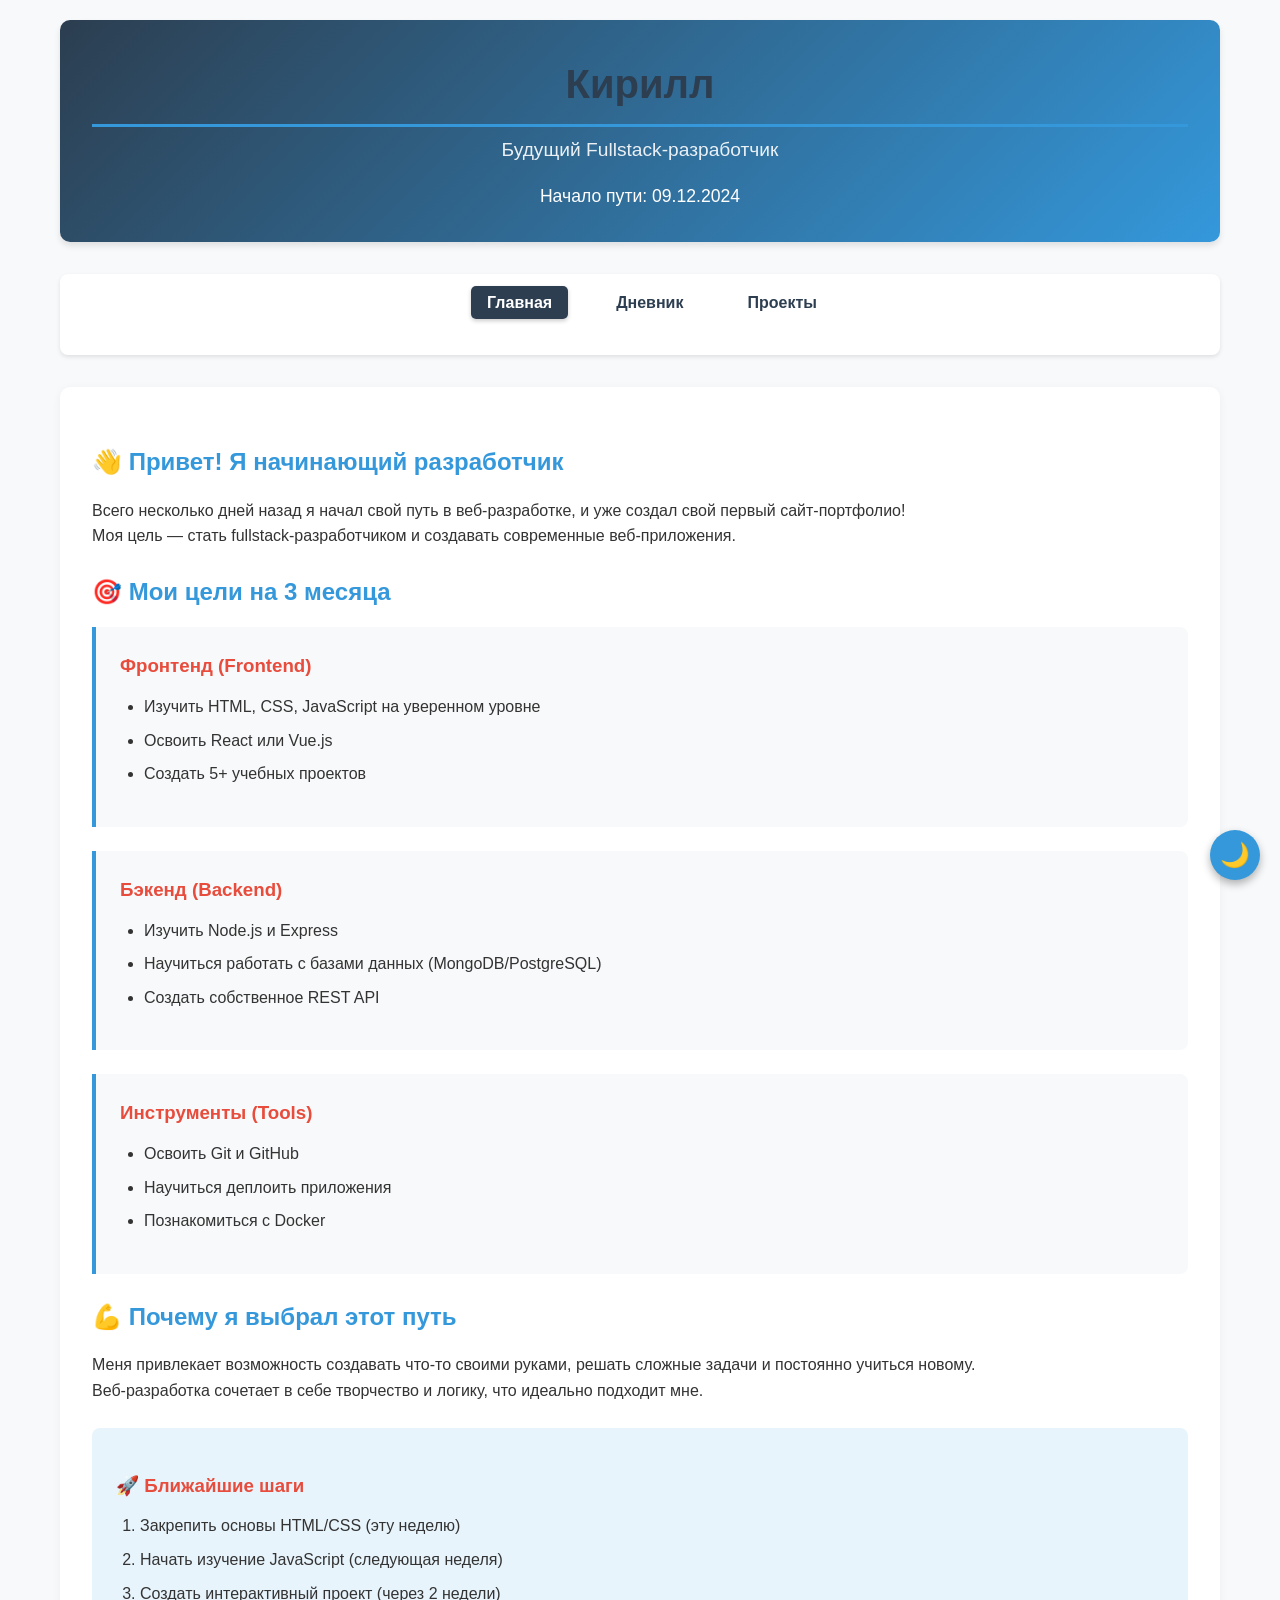
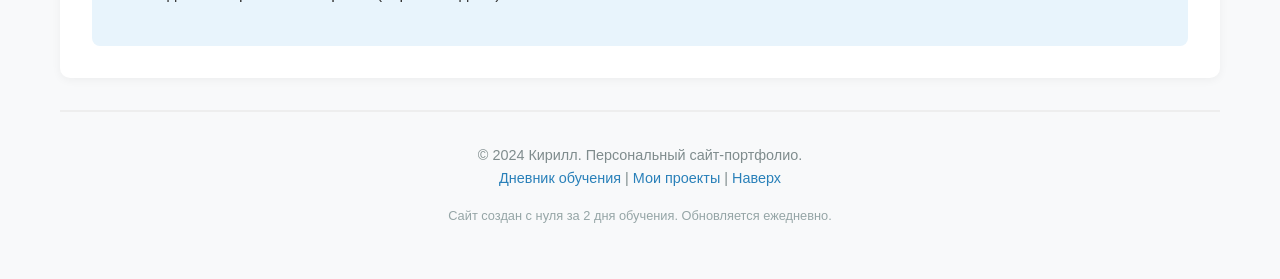
==== index.html @ eb72606e "Мой первый сайт: HTML, CSS, JavaScript" ====
<!DOCTYPE html>
<html lang="ru">
<head>
    <meta charset="UTF-8">
    <meta name="viewport" content="width=device-width, initial-scale=1.0">
    <title>Кирилл - Будущий Fullstack-разработчик</title>
    <link rel="stylesheet" href="style.css">
    <link rel="icon" href="data:image/svg+xml,<svg xmlns=%22http://www.w3.org/2000/svg%22 viewBox=%220 0 100 100%22><text y=%22.9em%22 font-size=%2290%22>👋</text></svg>">
</head>
<body>
    <!-- Шапка сайта -->
    <header class="site-header">
        <h1 class="site-title">Кирилл</h1>
        <p class="site-subtitle">Будущий Fullstack-разработчик</p>
        <p style="margin-top: 1rem; font-size: 1.1rem;">Начало пути: 09.12.2024</p>
    </header>

    <!-- Навигационное меню -->
    <nav class="main-nav">
        <ul class="nav-list">
            <li><a href="index.html" class="active">Главная</a></li>
            <li><a href="diary.html">Дневник</a></li>
            <li><a href="projects.html">Проекты</a></li>
        </ul>
    </nav>

    <!-- Основное содержание -->
    <main class="main-content">
        <section>
            <h2>👋 Привет! Я начинающий разработчик</h2>
            <p>Всего несколько дней назад я начал свой путь в веб-разработке, и уже создал свой первый сайт-портфолио!</p>
            <p>Моя цель — стать fullstack-разработчиком и создавать современные веб-приложения.</p>
        </section>

        <section>
            <h2>🎯 Мои цели на 3 месяца</h2>
            <div class="project-card">
                <h3>Фронтенд (Frontend)</h3>
                <ul>
                    <li>Изучить HTML, CSS, JavaScript на уверенном уровне</li>
                    <li>Освоить React или Vue.js</li>
                    <li>Создать 5+ учебных проектов</li>
                </ul>
            </div>
            
            <div class="project-card">
                <h3>Бэкенд (Backend)</h3>
                <ul>
                    <li>Изучить Node.js и Express</li>
                    <li>Научиться работать с базами данных (MongoDB/PostgreSQL)</li>
                    <li>Создать собственное REST API</li>
                </ul>
            </div>
            
            <div class="project-card">
                <h3>Инструменты (Tools)</h3>
                <ul>
                    <li>Освоить Git и GitHub</li>
                    <li>Научиться деплоить приложения</li>
                    <li>Познакомиться с Docker</li>
                </ul>
            </div>
        </section>

        <section>
            <h2>💪 Почему я выбрал этот путь</h2>
            <p>Меня привлекает возможность создавать что-то своими руками, решать сложные задачи и постоянно учиться новому.</p>
            <p>Веб-разработка сочетает в себе творчество и логику, что идеально подходит мне.</p>
            
            <div style="background: #e8f4fc; padding: 1.5rem; border-radius: 8px; margin-top: 1.5rem;">
                <h3>🚀 Ближайшие шаги</h3>
                <ol>
                    <li>Закрепить основы HTML/CSS (эту неделю)</li>
                    <li>Начать изучение JavaScript (следующая неделя)</li>
                    <li>Создать интерактивный проект (через 2 недели)</li>
                </ol>
            </div>
        </section>
    </main>

    <!-- Подвал сайта -->
    <footer class="site-footer">
        <p>© 2024 Кирилл. Персональный сайт-портфолио.</p>
        <p>
            <a href="diary.html">Дневник обучения</a> | 
            <a href="projects.html">Мои проекты</a> | 
            <a href="#top">Наверх</a>
        </p>
        <p style="margin-top: 1rem; font-size: 0.8rem; color: #95a5a6;">
            Сайт создан с нуля за 2 дня обучения. Обновляется ежедневно.
        </p>
    </footer>
     <!-- ПОДКЛЮЧЕНИЕ JAVASCRIPT -->
    <script src="script.js"></script>
</body>
</html>
---- style.css ----
/* ===== ОБЩИЕ СТИЛИ ===== */
* {
    margin: 0;
    padding: 0;
    box-sizing: border-box;
}

body {
    font-family: 'Segoe UI', Tahoma, Geneva, Verdana, sans-serif;
    line-height: 1.6;
    color: #333;
    background-color: #f8f9fa;
    max-width: 1200px;
    margin: 0 auto;
    padding: 20px;
}

/* ===== ШАПКА САЙТА ===== */
.site-header {
    background: linear-gradient(135deg, #2c3e50, #3498db);
    color: white;
    padding: 2rem;
    border-radius: 10px;
    margin-bottom: 2rem;
    text-align: center;
    box-shadow: 0 4px 6px rgba(0,0,0,0.1);
}

.site-title {
    font-size: 2.5rem;
    margin-bottom: 0.5rem;
}

.site-subtitle {
    font-size: 1.2rem;
    opacity: 0.9;
}

/* ===== НАВИГАЦИОННОЕ МЕНЮ ===== */
.main-nav {
    background: white;
    border-radius: 8px;
    padding: 1rem;
    margin-bottom: 2rem;
    box-shadow: 0 2px 4px rgba(0,0,0,0.1);
}

.nav-list {
    display: flex;
    list-style: none;
    justify-content: center;    
    gap: 2rem;
    flex-wrap: wrap;
}

.nav-list a {
    text-decoration: none;
    color: #2c3e50;
    font-weight: 600;
    padding: 0.5rem 1rem;
    border-radius: 5px;
    transition: all 0.3s ease;
}

.nav-list a:hover {
    background-color: #3498db;
    color: white;
    transform: translateY(-2px);
}

/* ===== ОСНОВНОЙ КОНТЕНТ ===== */
.main-content {
    background: white;
    padding: 2rem;
    border-radius: 10px;
    box-shadow: 0 2px 10px rgba(0,0,0,0.05);
    margin-bottom: 2rem;
}

/* ===== ЗАГОЛОВКИ ===== */
h1 {
    color: #2c3e50;
    margin-bottom: 1.5rem;
    padding-bottom: 0.5rem;
    border-bottom: 3px solid #3498db;
}

h2 {
    color: #3498db;
    margin: 1.5rem 0 1rem 0;
}

h3 {
    color: #e74c3c;
    margin: 1.2rem 0 0.8rem 0;
}

/* ===== СПИСКИ ===== */
ul, ol {
    margin-left: 1.5rem;
    margin-bottom: 1rem;
}

li {
    margin-bottom: 0.5rem;
}

/* ===== ССЫЛКИ ===== */
a {
    color: #2980b9;
    text-decoration: none;
    transition: color 0.3s;
}

a:hover {
    color: #e74c3c;
    text-decoration: underline;
}

/* ===== ТАБЛИЦЫ ===== */
table {
    width: 100%;
    border-collapse: collapse;
    margin: 1.5rem 0;
    box-shadow: 0 2px 5px rgba(0,0,0,0.1);
}

th, td {
    padding: 12px 15px;
    text-align: left;
    border-bottom: 1px solid #ddd;
}

th {
    background-color: #3498db;
    color: white;
    font-weight: 600;
}

tr:hover {
    background-color: #f5f5f5;
}

/* ===== КАРТОЧКИ ПРОЕКТОВ ===== */
.project-card {
    background: #f8f9fa;
    border-left: 4px solid #3498db;
    padding: 1.5rem;
    margin-bottom: 1.5rem;
    border-radius: 0 8px 8px 0;
}

.project-card h3 {
    margin-top: 0;
}

/* ===== ИЗОБРАЖЕНИЯ ===== */
img {
    max-width: 100%;
    height: auto;
    border-radius: 8px;
    margin: 1rem 0;
    box-shadow: 0 3px 6px rgba(0,0,0,0.1);
}

/* ===== ПОДВАЛ ===== */
.site-footer {
    text-align: center;
    padding: 2rem;
    margin-top: 2rem;
    border-top: 2px solid #eee;
    color: #7f8c8d;
    font-size: 0.9rem;
}
/* ===== АКТИВНАЯ ССЫЛКА В МЕНЮ ===== */
.nav-list a.active {
    background-color: #2c3e50;
    color: white;
    box-shadow: 0 2px 4px rgba(0,0,0,0.2);
}

.nav-list a.active:hover {
    background-color: #2c3e50;
    transform: none;
}
/* ===== ТЁМНАЯ ТЕМА ===== */
body.dark-theme {
    background-color: #1a1a1a;
    color: #f0f0f0;
}

body.dark-theme .main-content {
    background-color: #2d2d2d;
    color: #f0f0f0;
}

body.dark-theme .site-header {
    background: linear-gradient(135deg, #0d1b2a, #1b3a4b);
}

body.dark-theme .project-item {
    background-color: #2d2d2d;
    color: #f0f0f0;
}

body.dark-theme table {
    background-color: #2d2d2d;
}

body.dark-theme th {
    background-color: #1b3a4b;
}

body.dark-theme .nav-list a {
    color: #f0f0f0;
}

body.dark-theme .nav-list a:hover {
    background-color: #1b3a4b;
}

body.dark-theme .project-card {
    background-color: #252525;
}

/* Кнопка переключения темы */
.theme-switcher {
    position: fixed;
    bottom: 20px;
    right: 20px;
    background: #3498db;
    color: white;
    border: none;
    border-radius: 50%;
    width: 50px;
    height: 50px;
    cursor: pointer;
    font-size: 1.5rem;
    box-shadow: 0 4px 8px rgba(0,0,0,0.3);
    transition: all 0.3s ease;
    z-index: 1000;
}

.theme-switcher:hover {
    transform: scale(1.1);
    background: #2980b9;
}
/* ===== ФИЛЬТРЫ ПРОЕКТОВ ===== */
.filter-buttons {
    display: flex;
    gap: 0.5rem;
    flex-wrap: wrap;
}

.filter-btn {
    padding: 0.5rem 1rem;
    background: #ecf0f1;
    border: 2px solid #bdc3c7;
    border-radius: 20px;
    cursor: pointer;
    font-weight: 500;
    transition: all 0.3s ease;
}

.filter-btn:hover {
    background: #d5dbdb;
    transform: translateY(-2px);
}

.filter-btn.active {
    background: #3498db;
    color: white;
    border-color: #2980b9;
}

/* Анимация для фильтрации проектов */
.project-item {
    transition: all 0.3s ease;
}
/* ===== АДАПТИВНОСТЬ ===== */
@media (max-width: 768px) {
    body {
        padding: 10px;
    }
    
    .site-title {
        font-size: 2rem;
    }
    
    .nav-list {
        flex-direction: column;
        gap: 0.5rem;
        align-items: center;
    }
    
    .nav-list a {
        display: block;
        width: 200px;
        text-align: center;
    }
    
    .main-content {
        padding: 1rem;
    }
}
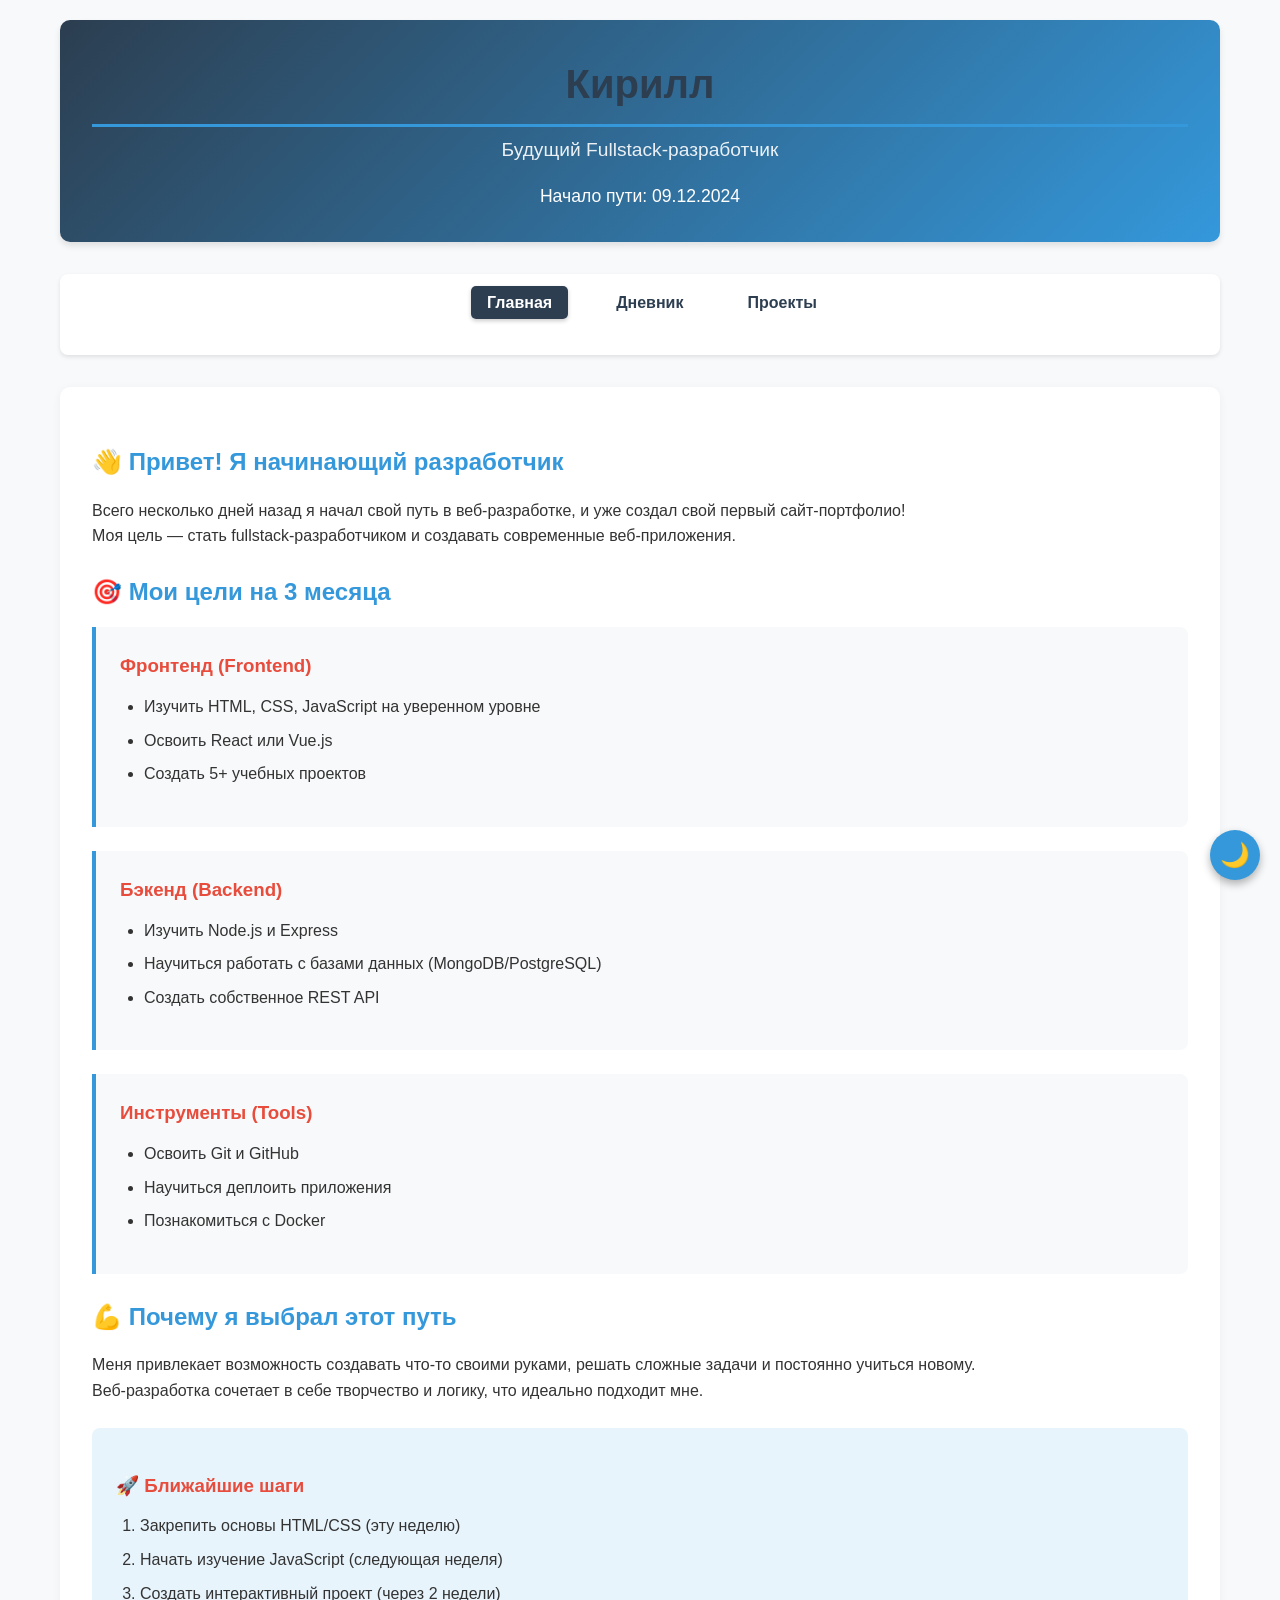
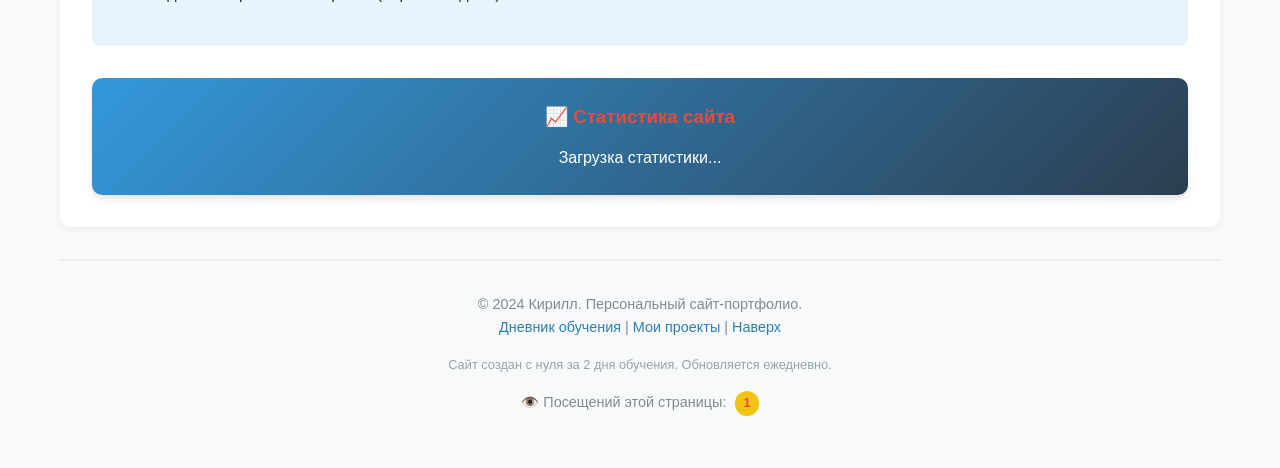
==== commit 57313bc8: "Добавили счетчики посещений на все страницы" ====
--- a/index.html
+++ b/index.html
@@ -76,6 +76,21 @@
                 </ol>
             </div>
         </section>
+       <section style="margin-top: 2rem;">
+         <div class="visit-stats-widget" style="
+           background: linear-gradient(135deg, #3498db, #2c3e50);
+           color: white;
+           padding: 1.5rem;
+           border-radius: 10px;
+           text-align: center;
+           box-shadow: 0 4px 6px rgba(0,0,0,0.1);
+         ">
+            <h3 style="margin-top: 0;">📈 Статистика сайта</h3>
+            <div id="stats-content">
+            Загрузка статистики...
+            </div>
+         </div>
+       </section>
     </main>
 
     <!-- Подвал сайта -->
@@ -89,6 +104,9 @@
         <p style="margin-top: 1rem; font-size: 0.8rem; color: #95a5a6;">
             Сайт создан с нуля за 2 дня обучения. Обновляется ежедневно.
         </p>
+        <p style="margin-top: 1rem; font-size: 0.9rem; color: #7f8c8d;">
+        👁️ Посещений этой страницы: <span class="visit-counter">0</span>
+        </p>
     </footer>
      <!-- ПОДКЛЮЧЕНИЕ JAVASCRIPT -->
     <script src="script.js"></script>
--- a/style.css
+++ b/style.css
@@ -277,6 +277,44 @@
 .project-item {
     transition: all 0.3s ease;
 }
+/* ===== СТИЛИ ДЛЯ СЧЁТЧИКОВ ПОСЕЩЕНИЙ ===== */
+.visit-counter {
+    display: inline-block;
+    background: #f1c40f;
+    color: #2c3e50;
+    padding: 2px 8px;
+    border-radius: 12px;
+    font-weight: bold;
+    font-size: 0.9em;
+    margin-left: 5px;
+    animation: pulse 2s infinite;
+}
+
+@keyframes pulse {
+    0% { transform: scale(1); }
+    50% { transform: scale(1.05); }
+    100% { transform: scale(1); }
+}
+
+/* Для тёмной темы */
+body.dark-theme .visit-counter {
+    background: #f39c12;
+    color: #ecf0f1;
+}
+
+/* Автоматический счётчик */
+.auto-visit-counter {
+    animation: fadeIn 0.5s ease-out;
+}
+
+/* Стили для виджета статистики */
+.visit-stats-widget {
+    transition: transform 0.3s ease;
+}
+
+.visit-stats-widget:hover {
+    transform: translateY(-5px);
+}
 /* ===== АДАПТИВНОСТЬ ===== */
 @media (max-width: 768px) {
     body {
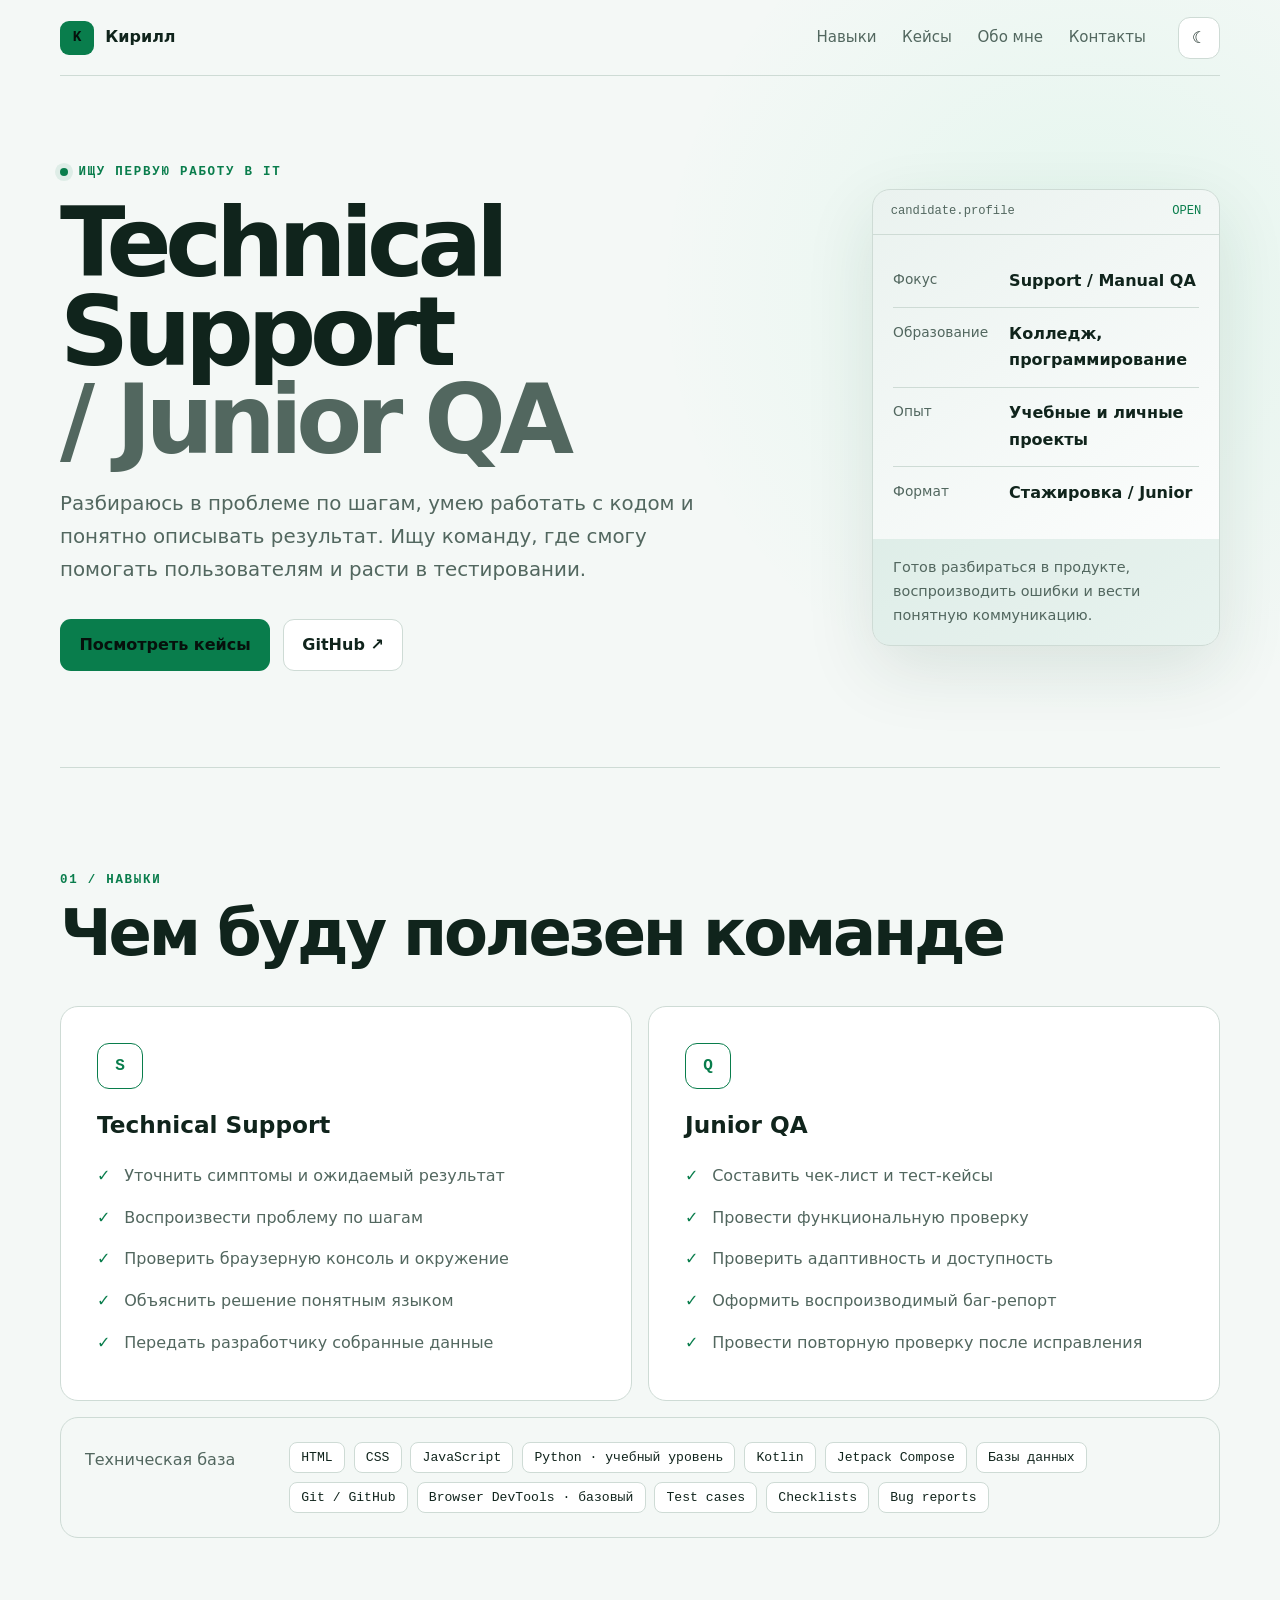
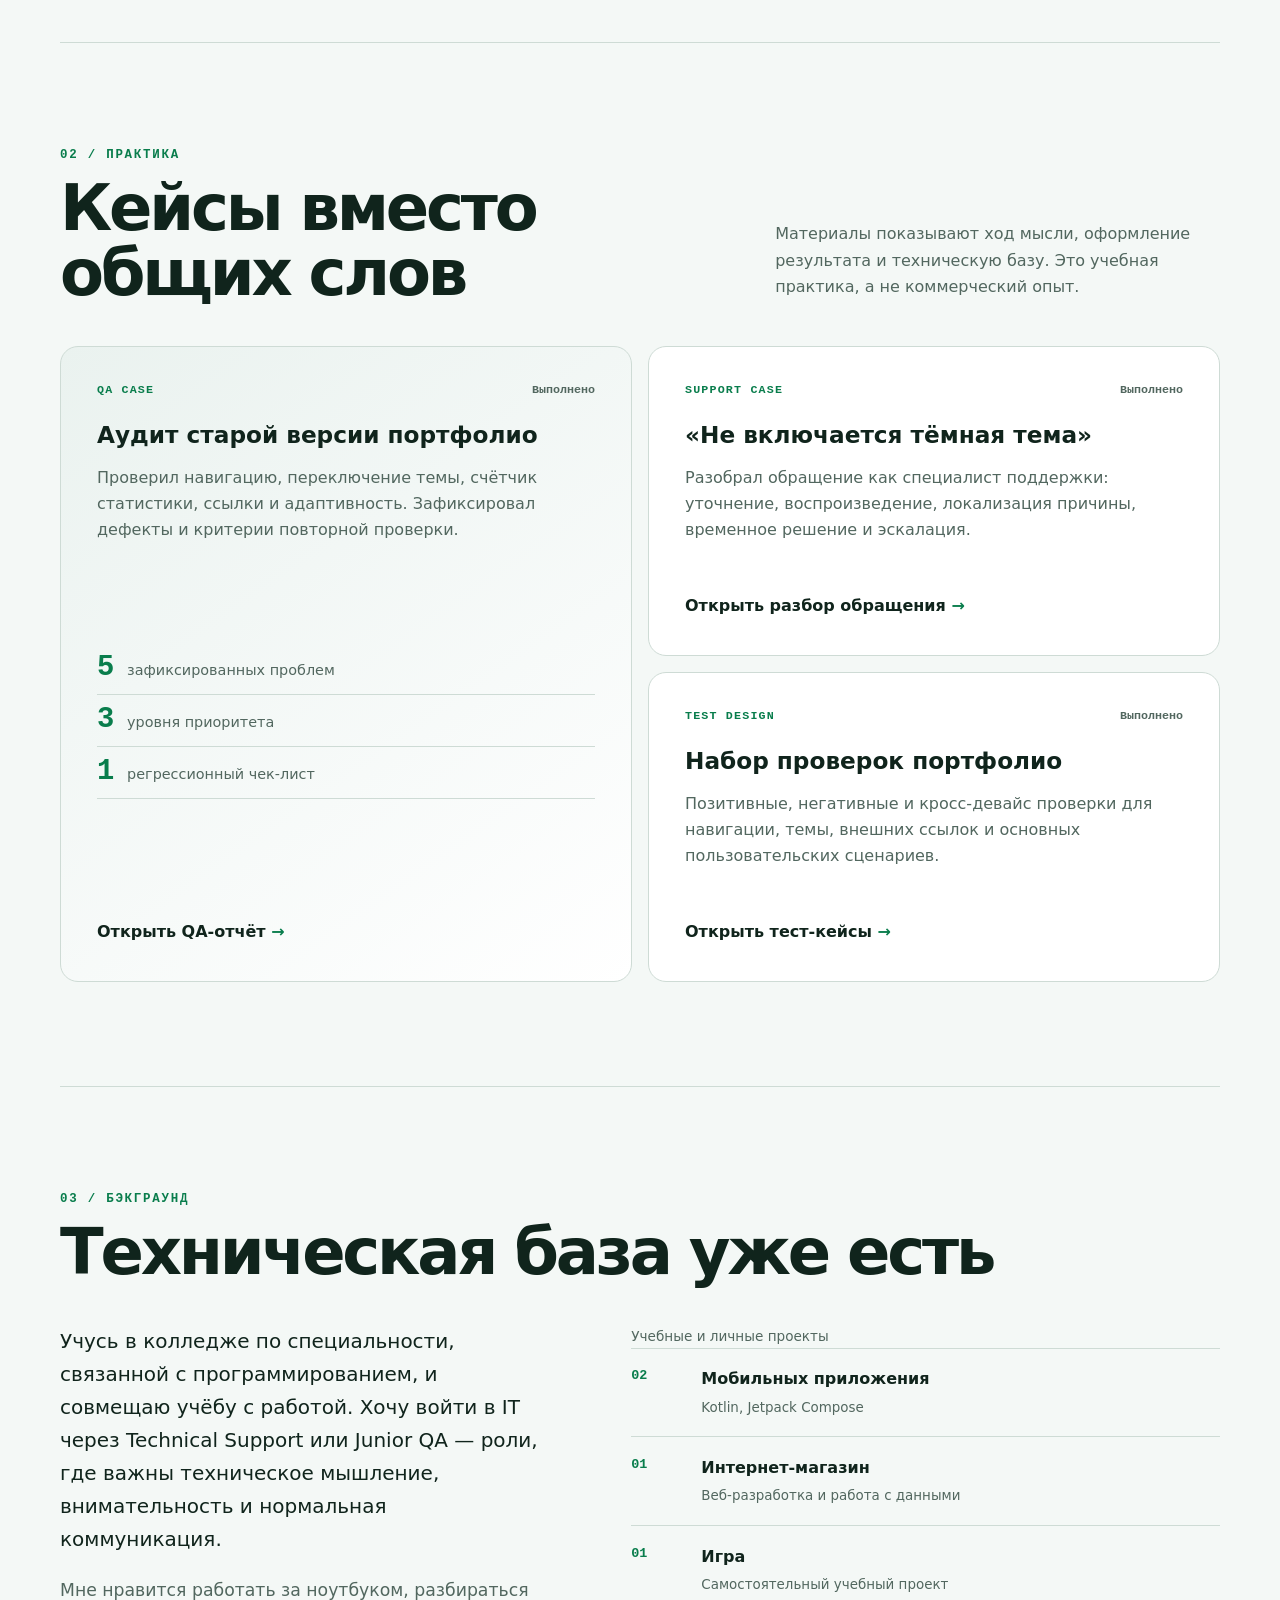
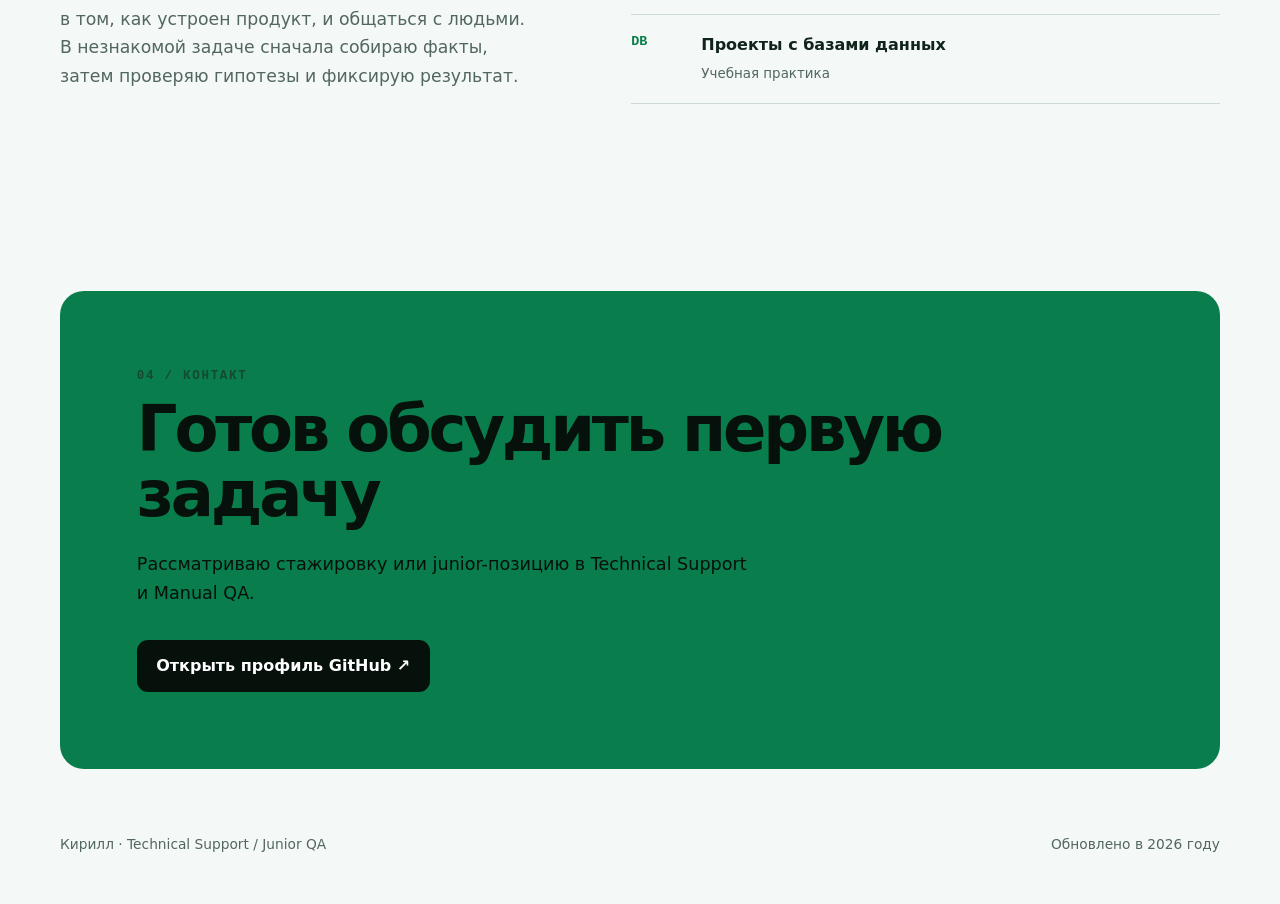
==== commit 31b25aea: "Redesign portfolio for Technical Support and Junior QA" ====
--- a/index.html
+++ b/index.html
@@ -1,114 +1,176 @@
-<!DOCTYPE html>
-<html lang="ru">
+<!doctype html>
+<html lang="ru" data-theme="dark">
 <head>
-    <meta charset="UTF-8">
-    <meta name="viewport" content="width=device-width, initial-scale=1.0">
-    <title>Кирилл - Будущий Fullstack-разработчик</title>
-    <link rel="stylesheet" href="style.css">
-    <link rel="icon" href="data:image/svg+xml,<svg xmlns=%22http://www.w3.org/2000/svg%22 viewBox=%220 0 100 100%22><text y=%22.9em%22 font-size=%2290%22>👋</text></svg>">
+  <meta charset="utf-8">
+  <meta name="viewport" content="width=device-width, initial-scale=1">
+  <meta name="description" content="Портфолио Кирилла — кандидата на первую позицию Technical Support или Junior QA. Учебные кейсы, навыки и проекты.">
+  <meta name="color-scheme" content="dark light">
+  <title>Кирилл — Technical Support / Junior QA</title>
+  <link rel="icon" href="favicon.svg" type="image/svg+xml">
+  <link rel="stylesheet" href="style.css">
+  <script src="script.js" defer></script>
 </head>
 <body>
-    <!-- Шапка сайта -->
-    <header class="site-header">
-        <h1 class="site-title">Кирилл</h1>
-        <p class="site-subtitle">Будущий Fullstack-разработчик</p>
-        <p style="margin-top: 1rem; font-size: 1.1rem;">Начало пути: 09.12.2024</p>
-    </header>
+  <a class="skip-link" href="#main">Перейти к содержимому</a>
 
-    <!-- Навигационное меню -->
-    <nav class="main-nav">
-        <ul class="nav-list">
-            <li><a href="index.html" class="active">Главная</a></li>
-            <li><a href="diary.html">Дневник</a></li>
-            <li><a href="projects.html">Проекты</a></li>
+  <header class="topbar">
+    <a class="brand" href="#top" aria-label="Кирилл — на главную">
+      <span class="brand-mark" aria-hidden="true">K</span>
+      <span>Кирилл</span>
+    </a>
+    <nav class="nav" aria-label="Основная навигация">
+      <a href="#skills">Навыки</a>
+      <a href="#cases">Кейсы</a>
+      <a href="#background">Обо мне</a>
+      <a href="#contact">Контакты</a>
+    </nav>
+    <button class="theme-toggle" type="button" aria-label="Включить светлую тему" title="Сменить тему">
+      <span aria-hidden="true">☀</span>
+    </button>
+  </header>
+
+  <main id="main">
+    <section class="hero" id="top" aria-labelledby="hero-title">
+      <div class="hero-copy">
+        <p class="eyebrow"><span class="status-dot" aria-hidden="true"></span> Ищу первую работу в IT</p>
+        <h1 id="hero-title">Technical Support<br><span>/ Junior QA</span></h1>
+        <p class="hero-lead">Разбираюсь в проблеме по шагам, умею работать с кодом и понятно описывать результат. Ищу команду, где смогу помогать пользователям и расти в тестировании.</p>
+        <div class="hero-actions">
+          <a class="button button-primary" href="#cases">Посмотреть кейсы</a>
+          <a class="button button-secondary" href="https://github.com/Kirill-factz" target="_blank" rel="noreferrer">GitHub ↗</a>
+        </div>
+      </div>
+
+      <aside class="candidate-card" aria-label="Краткая информация о кандидате">
+        <div class="card-head">
+          <span>candidate.profile</span>
+          <span class="card-state">OPEN</span>
+        </div>
+        <dl class="profile-list">
+          <div><dt>Фокус</dt><dd>Support / Manual QA</dd></div>
+          <div><dt>Образование</dt><dd>Колледж, программирование</dd></div>
+          <div><dt>Опыт</dt><dd>Учебные и личные проекты</dd></div>
+          <div><dt>Формат</dt><dd>Стажировка / Junior</dd></div>
+        </dl>
+        <p class="card-note">Готов разбираться в продукте, воспроизводить ошибки и вести понятную коммуникацию.</p>
+      </aside>
+    </section>
+
+    <section class="section" id="skills" aria-labelledby="skills-title">
+      <div class="section-heading">
+        <p class="section-index">01 / НАВЫКИ</p>
+        <h2 id="skills-title">Чем буду полезен команде</h2>
+      </div>
+
+      <div class="role-grid">
+        <article class="role-card">
+          <div class="role-icon" aria-hidden="true">S</div>
+          <h3>Technical Support</h3>
+          <ul class="check-list">
+            <li>Уточнить симптомы и ожидаемый результат</li>
+            <li>Воспроизвести проблему по шагам</li>
+            <li>Проверить браузерную консоль и окружение</li>
+            <li>Объяснить решение понятным языком</li>
+            <li>Передать разработчику собранные данные</li>
+          </ul>
+        </article>
+
+        <article class="role-card">
+          <div class="role-icon" aria-hidden="true">Q</div>
+          <h3>Junior QA</h3>
+          <ul class="check-list">
+            <li>Составить чек-лист и тест-кейсы</li>
+            <li>Провести функциональную проверку</li>
+            <li>Проверить адаптивность и доступность</li>
+            <li>Оформить воспроизводимый баг-репорт</li>
+            <li>Провести повторную проверку после исправления</li>
+          </ul>
+        </article>
+      </div>
+
+      <div class="toolbox" aria-label="Технические навыки">
+        <p>Техническая база</p>
+        <ul>
+          <li>HTML</li><li>CSS</li><li>JavaScript</li><li>Python · учебный уровень</li>
+          <li>Kotlin</li><li>Jetpack Compose</li><li>Базы данных</li><li>Git / GitHub</li>
+          <li>Browser DevTools · базовый</li><li>Test cases</li><li>Checklists</li><li>Bug reports</li>
         </ul>
-    </nav>
+      </div>
+    </section>
 
-    <!-- Основное содержание -->
-    <main class="main-content">
-        <section>
-            <h2>👋 Привет! Я начинающий разработчик</h2>
-            <p>Всего несколько дней назад я начал свой путь в веб-разработке, и уже создал свой первый сайт-портфолио!</p>
-            <p>Моя цель — стать fullstack-разработчиком и создавать современные веб-приложения.</p>
-        </section>
+    <section class="section" id="cases" aria-labelledby="cases-title">
+      <div class="section-heading split-heading">
+        <div>
+          <p class="section-index">02 / ПРАКТИКА</p>
+          <h2 id="cases-title">Кейсы вместо общих слов</h2>
+        </div>
+        <p>Материалы показывают ход мысли, оформление результата и техническую базу. Это учебная практика, а не коммерческий опыт.</p>
+      </div>
 
-        <section>
-            <h2>🎯 Мои цели на 3 месяца</h2>
-            <div class="project-card">
-                <h3>Фронтенд (Frontend)</h3>
-                <ul>
-                    <li>Изучить HTML, CSS, JavaScript на уверенном уровне</li>
-                    <li>Освоить React или Vue.js</li>
-                    <li>Создать 5+ учебных проектов</li>
-                </ul>
-            </div>
-            
-            <div class="project-card">
-                <h3>Бэкенд (Backend)</h3>
-                <ul>
-                    <li>Изучить Node.js и Express</li>
-                    <li>Научиться работать с базами данных (MongoDB/PostgreSQL)</li>
-                    <li>Создать собственное REST API</li>
-                </ul>
-            </div>
-            
-            <div class="project-card">
-                <h3>Инструменты (Tools)</h3>
-                <ul>
-                    <li>Освоить Git и GitHub</li>
-                    <li>Научиться деплоить приложения</li>
-                    <li>Познакомиться с Docker</li>
-                </ul>
-            </div>
-        </section>
+      <div class="case-grid">
+        <article class="case-card case-featured">
+          <div class="case-meta"><span>QA CASE</span><span>Выполнено</span></div>
+          <h3>Аудит старой версии портфолио</h3>
+          <p>Проверил навигацию, переключение темы, счётчик статистики, ссылки и адаптивность. Зафиксировал дефекты и критерии повторной проверки.</p>
+          <ul class="result-list">
+            <li><strong>5</strong><span>зафиксированных проблем</span></li>
+            <li><strong>3</strong><span>уровня приоритета</span></li>
+            <li><strong>1</strong><span>регрессионный чек-лист</span></li>
+          </ul>
+          <a class="text-link" href="docs/qa-case-study.md">Открыть QA-отчёт <span aria-hidden="true">→</span></a>
+        </article>
 
-        <section>
-            <h2>💪 Почему я выбрал этот путь</h2>
-            <p>Меня привлекает возможность создавать что-то своими руками, решать сложные задачи и постоянно учиться новому.</p>
-            <p>Веб-разработка сочетает в себе творчество и логику, что идеально подходит мне.</p>
-            
-            <div style="background: #e8f4fc; padding: 1.5rem; border-radius: 8px; margin-top: 1.5rem;">
-                <h3>🚀 Ближайшие шаги</h3>
-                <ol>
-                    <li>Закрепить основы HTML/CSS (эту неделю)</li>
-                    <li>Начать изучение JavaScript (следующая неделя)</li>
-                    <li>Создать интерактивный проект (через 2 недели)</li>
-                </ol>
-            </div>
-        </section>
-       <section style="margin-top: 2rem;">
-         <div class="visit-stats-widget" style="
-           background: linear-gradient(135deg, #3498db, #2c3e50);
-           color: white;
-           padding: 1.5rem;
-           border-radius: 10px;
-           text-align: center;
-           box-shadow: 0 4px 6px rgba(0,0,0,0.1);
-         ">
-            <h3 style="margin-top: 0;">📈 Статистика сайта</h3>
-            <div id="stats-content">
-            Загрузка статистики...
-            </div>
-         </div>
-       </section>
-    </main>
+        <article class="case-card">
+          <div class="case-meta"><span>SUPPORT CASE</span><span>Выполнено</span></div>
+          <h3>«Не включается тёмная тема»</h3>
+          <p>Разобрал обращение как специалист поддержки: уточнение, воспроизведение, локализация причины, временное решение и эскалация.</p>
+          <a class="text-link" href="docs/support-case-study.md">Открыть разбор обращения <span aria-hidden="true">→</span></a>
+        </article>
 
-    <!-- Подвал сайта -->
-    <footer class="site-footer">
-        <p>© 2024 Кирилл. Персональный сайт-портфолио.</p>
-        <p>
-            <a href="diary.html">Дневник обучения</a> | 
-            <a href="projects.html">Мои проекты</a> | 
-            <a href="#top">Наверх</a>
-        </p>
-        <p style="margin-top: 1rem; font-size: 0.8rem; color: #95a5a6;">
-            Сайт создан с нуля за 2 дня обучения. Обновляется ежедневно.
-        </p>
-        <p style="margin-top: 1rem; font-size: 0.9rem; color: #7f8c8d;">
-        👁️ Посещений этой страницы: <span class="visit-counter">0</span>
-        </p>
-    </footer>
-     <!-- ПОДКЛЮЧЕНИЕ JAVASCRIPT -->
-    <script src="script.js"></script>
+        <article class="case-card">
+          <div class="case-meta"><span>TEST DESIGN</span><span>Выполнено</span></div>
+          <h3>Набор проверок портфолио</h3>
+          <p>Позитивные, негативные и кросс-девайс проверки для навигации, темы, внешних ссылок и основных пользовательских сценариев.</p>
+          <a class="text-link" href="docs/test-cases.md">Открыть тест-кейсы <span aria-hidden="true">→</span></a>
+        </article>
+      </div>
+    </section>
+
+    <section class="section" id="background" aria-labelledby="background-title">
+      <div class="section-heading">
+        <p class="section-index">03 / БЭКГРАУНД</p>
+        <h2 id="background-title">Техническая база уже есть</h2>
+      </div>
+
+      <div class="background-grid">
+        <div class="about-copy">
+          <p>Учусь в колледже по специальности, связанной с программированием, и совмещаю учёбу с работой. Хочу войти в IT через Technical Support или Junior QA — роли, где важны техническое мышление, внимательность и нормальная коммуникация.</p>
+          <p>Мне нравится работать за ноутбуком, разбираться в том, как устроен продукт, и общаться с людьми. В незнакомой задаче сначала собираю факты, затем проверяю гипотезы и фиксирую результат.</p>
+        </div>
+
+        <div class="project-history">
+          <p class="history-title">Учебные и личные проекты</p>
+          <ul>
+            <li><span>02</span><p><strong>Мобильных приложения</strong><small>Kotlin, Jetpack Compose</small></p></li>
+            <li><span>01</span><p><strong>Интернет-магазин</strong><small>Веб-разработка и работа с данными</small></p></li>
+            <li><span>01</span><p><strong>Игра</strong><small>Самостоятельный учебный проект</small></p></li>
+            <li><span>DB</span><p><strong>Проекты с базами данных</strong><small>Учебная практика</small></p></li>
+          </ul>
+        </div>
+      </div>
+    </section>
+
+    <section class="contact-section" id="contact" aria-labelledby="contact-title">
+      <p class="section-index">04 / КОНТАКТ</p>
+      <h2 id="contact-title">Готов обсудить первую задачу</h2>
+      <p>Рассматриваю стажировку или junior-позицию в Technical Support и Manual QA.</p>
+      <a class="button button-light" href="https://github.com/Kirill-factz" target="_blank" rel="noreferrer">Открыть профиль GitHub ↗</a>
+    </section>
+  </main>
+
+  <footer class="footer">
+    <p>Кирилл · Technical Support / Junior QA</p>
+    <p>Обновлено в 2026 году</p>
+  </footer>
 </body>
-</html>+</html>
--- a/style.css
+++ b/style.css
@@ -1,343 +1,206 @@
-/* ===== ОБЩИЕ СТИЛИ ===== */
-* {
-    margin: 0;
-    padding: 0;
-    box-sizing: border-box;
-}
-
+:root {
+  --bg: #071019;
+  --surface: #0d1924;
+  --surface-2: #122231;
+  --text: #ecf4f8;
+  --muted: #91a6b5;
+  --line: #213545;
+  --accent: #6ef3b0;
+  --accent-strong: #20d987;
+  --accent-soft: rgba(110, 243, 176, .1);
+  --danger: #ff7b72;
+  --shadow: 0 24px 80px rgba(0, 0, 0, .26);
+  --radius: 18px;
+  --max: 1160px;
+}
+
+[data-theme="light"] {
+  --bg: #f4f8f6;
+  --surface: #ffffff;
+  --surface-2: #eaf2ef;
+  --text: #10241c;
+  --muted: #52675f;
+  --line: #cedbd5;
+  --accent: #097d4c;
+  --accent-strong: #06683f;
+  --accent-soft: rgba(9, 125, 76, .09);
+  --danger: #b42318;
+  --shadow: 0 24px 70px rgba(24, 66, 48, .11);
+}
+
+* { box-sizing: border-box; }
+html { scroll-behavior: smooth; }
 body {
-    font-family: 'Segoe UI', Tahoma, Geneva, Verdana, sans-serif;
-    line-height: 1.6;
-    color: #333;
-    background-color: #f8f9fa;
-    max-width: 1200px;
-    margin: 0 auto;
-    padding: 20px;
-}
-
-/* ===== ШАПКА САЙТА ===== */
-.site-header {
-    background: linear-gradient(135deg, #2c3e50, #3498db);
-    color: white;
-    padding: 2rem;
-    border-radius: 10px;
-    margin-bottom: 2rem;
-    text-align: center;
-    box-shadow: 0 4px 6px rgba(0,0,0,0.1);
-}
-
-.site-title {
-    font-size: 2.5rem;
-    margin-bottom: 0.5rem;
-}
-
-.site-subtitle {
-    font-size: 1.2rem;
-    opacity: 0.9;
-}
-
-/* ===== НАВИГАЦИОННОЕ МЕНЮ ===== */
-.main-nav {
-    background: white;
-    border-radius: 8px;
-    padding: 1rem;
-    margin-bottom: 2rem;
-    box-shadow: 0 2px 4px rgba(0,0,0,0.1);
-}
-
-.nav-list {
-    display: flex;
-    list-style: none;
-    justify-content: center;    
-    gap: 2rem;
-    flex-wrap: wrap;
-}
-
-.nav-list a {
-    text-decoration: none;
-    color: #2c3e50;
-    font-weight: 600;
-    padding: 0.5rem 1rem;
-    border-radius: 5px;
-    transition: all 0.3s ease;
-}
-
-.nav-list a:hover {
-    background-color: #3498db;
-    color: white;
-    transform: translateY(-2px);
-}
-
-/* ===== ОСНОВНОЙ КОНТЕНТ ===== */
-.main-content {
-    background: white;
-    padding: 2rem;
-    border-radius: 10px;
-    box-shadow: 0 2px 10px rgba(0,0,0,0.05);
-    margin-bottom: 2rem;
-}
-
-/* ===== ЗАГОЛОВКИ ===== */
+  margin: 0;
+  background:
+    radial-gradient(circle at 85% 7%, rgba(32, 217, 135, .08), transparent 27rem),
+    var(--bg);
+  color: var(--text);
+  font-family: Inter, ui-sans-serif, system-ui, -apple-system, BlinkMacSystemFont, "Segoe UI", sans-serif;
+  font-size: 1rem;
+  line-height: 1.65;
+  transition: background-color .2s ease, color .2s ease;
+}
+
+a { color: inherit; }
+button, a { -webkit-tap-highlight-color: transparent; }
+.skip-link {
+  position: fixed;
+  left: 1rem;
+  top: -5rem;
+  z-index: 100;
+  padding: .75rem 1rem;
+  background: var(--accent);
+  color: var(--bg);
+  border-radius: 8px;
+}
+.skip-link:focus { top: 1rem; }
+
+.topbar {
+  width: min(calc(100% - 2rem), var(--max));
+  min-height: 76px;
+  margin: 0 auto;
+  display: flex;
+  align-items: center;
+  gap: 2rem;
+  border-bottom: 1px solid var(--line);
+}
+.brand { display: inline-flex; align-items: center; gap: .7rem; text-decoration: none; font-weight: 750; }
+.brand-mark {
+  width: 34px; height: 34px; display: grid; place-items: center;
+  color: #06110c; background: var(--accent); border-radius: 9px;
+  font: 800 .9rem/1 ui-monospace, SFMono-Regular, Menlo, monospace;
+}
+.nav { display: flex; gap: 1.6rem; margin-left: auto; }
+.nav a { color: var(--muted); text-decoration: none; font-size: .94rem; }
+.nav a:hover, .nav a:focus-visible { color: var(--accent); }
+.theme-toggle {
+  width: 42px; height: 42px; border: 1px solid var(--line); border-radius: 12px;
+  color: var(--text); background: var(--surface); cursor: pointer; font-size: 1rem;
+}
+.theme-toggle:hover { border-color: var(--accent); }
+
+main, .footer { width: min(calc(100% - 2rem), var(--max)); margin-inline: auto; }
+.hero {
+  min-height: 680px;
+  display: grid;
+  grid-template-columns: minmax(0, 1.35fr) minmax(310px, .65fr);
+  align-items: center;
+  gap: clamp(3rem, 7vw, 7rem);
+  padding: 5.5rem 0 6rem;
+}
+.eyebrow, .section-index {
+  color: var(--accent);
+  font: 700 .78rem/1.3 ui-monospace, SFMono-Regular, Menlo, monospace;
+  letter-spacing: .14em;
+  text-transform: uppercase;
+}
+.eyebrow { display: flex; align-items: center; gap: .65rem; }
+.status-dot { width: 8px; height: 8px; background: var(--accent); border-radius: 50%; box-shadow: 0 0 0 5px var(--accent-soft); }
+h1, h2, h3, p { margin-top: 0; }
 h1 {
-    color: #2c3e50;
-    margin-bottom: 1.5rem;
-    padding-bottom: 0.5rem;
-    border-bottom: 3px solid #3498db;
-}
-
-h2 {
-    color: #3498db;
-    margin: 1.5rem 0 1rem 0;
-}
-
-h3 {
-    color: #e74c3c;
-    margin: 1.2rem 0 0.8rem 0;
-}
-
-/* ===== СПИСКИ ===== */
-ul, ol {
-    margin-left: 1.5rem;
-    margin-bottom: 1rem;
-}
-
-li {
-    margin-bottom: 0.5rem;
-}
-
-/* ===== ССЫЛКИ ===== */
-a {
-    color: #2980b9;
-    text-decoration: none;
-    transition: color 0.3s;
-}
-
-a:hover {
-    color: #e74c3c;
-    text-decoration: underline;
-}
-
-/* ===== ТАБЛИЦЫ ===== */
-table {
-    width: 100%;
-    border-collapse: collapse;
-    margin: 1.5rem 0;
-    box-shadow: 0 2px 5px rgba(0,0,0,0.1);
-}
-
-th, td {
-    padding: 12px 15px;
-    text-align: left;
-    border-bottom: 1px solid #ddd;
-}
-
-th {
-    background-color: #3498db;
-    color: white;
-    font-weight: 600;
-}
-
-tr:hover {
-    background-color: #f5f5f5;
-}
-
-/* ===== КАРТОЧКИ ПРОЕКТОВ ===== */
-.project-card {
-    background: #f8f9fa;
-    border-left: 4px solid #3498db;
-    padding: 1.5rem;
-    margin-bottom: 1.5rem;
-    border-radius: 0 8px 8px 0;
-}
-
-.project-card h3 {
-    margin-top: 0;
-}
-
-/* ===== ИЗОБРАЖЕНИЯ ===== */
-img {
-    max-width: 100%;
-    height: auto;
-    border-radius: 8px;
-    margin: 1rem 0;
-    box-shadow: 0 3px 6px rgba(0,0,0,0.1);
-}
-
-/* ===== ПОДВАЛ ===== */
-.site-footer {
-    text-align: center;
-    padding: 2rem;
-    margin-top: 2rem;
-    border-top: 2px solid #eee;
-    color: #7f8c8d;
-    font-size: 0.9rem;
-}
-/* ===== АКТИВНАЯ ССЫЛКА В МЕНЮ ===== */
-.nav-list a.active {
-    background-color: #2c3e50;
-    color: white;
-    box-shadow: 0 2px 4px rgba(0,0,0,0.2);
-}
-
-.nav-list a.active:hover {
-    background-color: #2c3e50;
-    transform: none;
-}
-/* ===== ТЁМНАЯ ТЕМА ===== */
-body.dark-theme {
-    background-color: #1a1a1a;
-    color: #f0f0f0;
-}
-
-body.dark-theme .main-content {
-    background-color: #2d2d2d;
-    color: #f0f0f0;
-}
-
-body.dark-theme .site-header {
-    background: linear-gradient(135deg, #0d1b2a, #1b3a4b);
-}
-
-body.dark-theme .project-item {
-    background-color: #2d2d2d;
-    color: #f0f0f0;
-}
-
-body.dark-theme table {
-    background-color: #2d2d2d;
-}
-
-body.dark-theme th {
-    background-color: #1b3a4b;
-}
-
-body.dark-theme .nav-list a {
-    color: #f0f0f0;
-}
-
-body.dark-theme .nav-list a:hover {
-    background-color: #1b3a4b;
-}
-
-body.dark-theme .project-card {
-    background-color: #252525;
-}
-
-/* Кнопка переключения темы */
-.theme-switcher {
-    position: fixed;
-    bottom: 20px;
-    right: 20px;
-    background: #3498db;
-    color: white;
-    border: none;
-    border-radius: 50%;
-    width: 50px;
-    height: 50px;
-    cursor: pointer;
-    font-size: 1.5rem;
-    box-shadow: 0 4px 8px rgba(0,0,0,0.3);
-    transition: all 0.3s ease;
-    z-index: 1000;
-}
-
-.theme-switcher:hover {
-    transform: scale(1.1);
-    background: #2980b9;
-}
-/* ===== ФИЛЬТРЫ ПРОЕКТОВ ===== */
-.filter-buttons {
-    display: flex;
-    gap: 0.5rem;
-    flex-wrap: wrap;
-}
-
-.filter-btn {
-    padding: 0.5rem 1rem;
-    background: #ecf0f1;
-    border: 2px solid #bdc3c7;
-    border-radius: 20px;
-    cursor: pointer;
-    font-weight: 500;
-    transition: all 0.3s ease;
-}
-
-.filter-btn:hover {
-    background: #d5dbdb;
-    transform: translateY(-2px);
-}
-
-.filter-btn.active {
-    background: #3498db;
-    color: white;
-    border-color: #2980b9;
-}
-
-/* Анимация для фильтрации проектов */
-.project-item {
-    transition: all 0.3s ease;
-}
-/* ===== СТИЛИ ДЛЯ СЧЁТЧИКОВ ПОСЕЩЕНИЙ ===== */
-.visit-counter {
-    display: inline-block;
-    background: #f1c40f;
-    color: #2c3e50;
-    padding: 2px 8px;
-    border-radius: 12px;
-    font-weight: bold;
-    font-size: 0.9em;
-    margin-left: 5px;
-    animation: pulse 2s infinite;
-}
-
-@keyframes pulse {
-    0% { transform: scale(1); }
-    50% { transform: scale(1.05); }
-    100% { transform: scale(1); }
-}
-
-/* Для тёмной темы */
-body.dark-theme .visit-counter {
-    background: #f39c12;
-    color: #ecf0f1;
-}
-
-/* Автоматический счётчик */
-.auto-visit-counter {
-    animation: fadeIn 0.5s ease-out;
-}
-
-/* Стили для виджета статистики */
-.visit-stats-widget {
-    transition: transform 0.3s ease;
-}
-
-.visit-stats-widget:hover {
-    transform: translateY(-5px);
-}
-/* ===== АДАПТИВНОСТЬ ===== */
-@media (max-width: 768px) {
-    body {
-        padding: 10px;
-    }
-    
-    .site-title {
-        font-size: 2rem;
-    }
-    
-    .nav-list {
-        flex-direction: column;
-        gap: 0.5rem;
-        align-items: center;
-    }
-    
-    .nav-list a {
-        display: block;
-        width: 200px;
-        text-align: center;
-    }
-    
-    .main-content {
-        padding: 1rem;
-    }
-}+  margin: 1.2rem 0 1.5rem;
+  font-size: clamp(3.2rem, 7.5vw, 6.9rem);
+  line-height: .92;
+  letter-spacing: -.065em;
+  max-width: 850px;
+}
+h1 span { color: var(--muted); }
+.hero-lead { max-width: 680px; color: var(--muted); font-size: clamp(1.05rem, 1.7vw, 1.24rem); }
+.hero-actions { display: flex; flex-wrap: wrap; gap: .8rem; margin-top: 2rem; }
+.button {
+  min-height: 48px; display: inline-flex; align-items: center; justify-content: center;
+  padding: .75rem 1.15rem; border: 1px solid transparent; border-radius: 11px;
+  font-weight: 750; text-decoration: none; transition: transform .18s ease, border-color .18s ease;
+}
+.button:hover { transform: translateY(-2px); }
+.button-primary { color: #06110c; background: var(--accent); }
+.button-primary:hover { background: var(--accent-strong); }
+.button-secondary { border-color: var(--line); background: var(--surface); }
+.button-secondary:hover { border-color: var(--accent); }
+
+.candidate-card { border: 1px solid var(--line); border-radius: var(--radius); background: linear-gradient(145deg, var(--surface-2), var(--surface)); box-shadow: var(--shadow); overflow: hidden; }
+.card-head { display: flex; justify-content: space-between; padding: .9rem 1.1rem; border-bottom: 1px solid var(--line); color: var(--muted); font: .76rem/1.3 ui-monospace, SFMono-Regular, Menlo, monospace; }
+.card-state { color: var(--accent); }
+.profile-list { margin: 0; padding: 1.25rem; }
+.profile-list div { display: grid; grid-template-columns: 100px 1fr; gap: 1rem; padding: .8rem 0; border-bottom: 1px solid var(--line); }
+.profile-list div:last-child { border-bottom: 0; }
+.profile-list dt { color: var(--muted); font-size: .86rem; }
+.profile-list dd { margin: 0; font-weight: 650; }
+.card-note { margin: 0; padding: 1.1rem 1.25rem; color: var(--muted); background: var(--accent-soft); font-size: .9rem; }
+
+.section { padding: 6.5rem 0; border-top: 1px solid var(--line); }
+.section-heading { margin-bottom: 2.5rem; }
+.section-heading h2, .contact-section h2 { margin-bottom: 0; font-size: clamp(2.3rem, 5vw, 4.5rem); line-height: 1.02; letter-spacing: -.05em; }
+.split-heading { display: grid; grid-template-columns: 1.2fr .8fr; gap: 3rem; align-items: end; }
+.split-heading > p { color: var(--muted); margin-bottom: .35rem; }
+.role-grid, .case-grid { display: grid; grid-template-columns: repeat(2, minmax(0, 1fr)); gap: 1rem; }
+.role-card, .case-card { padding: clamp(1.5rem, 3vw, 2.25rem); border: 1px solid var(--line); border-radius: var(--radius); background: var(--surface); }
+.role-icon { width: 46px; height: 46px; display: grid; place-items: center; border: 1px solid var(--accent); border-radius: 12px; color: var(--accent); font: 800 1rem/1 ui-monospace, SFMono-Regular, Menlo, monospace; }
+.role-card h3, .case-card h3 { margin: 1.4rem 0 1rem; font-size: 1.45rem; line-height: 1.2; }
+.check-list { list-style: none; padding: 0; margin: 0; color: var(--muted); }
+.check-list li { position: relative; padding: .48rem 0 .48rem 1.7rem; }
+.check-list li::before { content: "✓"; position: absolute; left: 0; color: var(--accent); font-weight: 800; }
+.toolbox { display: grid; grid-template-columns: 180px 1fr; gap: 1.5rem; margin-top: 1rem; padding: 1.5rem; border: 1px solid var(--line); border-radius: var(--radius); }
+.toolbox > p { color: var(--muted); margin: .35rem 0 0; }
+.toolbox ul { display: flex; flex-wrap: wrap; gap: .55rem; list-style: none; padding: 0; margin: 0; }
+.toolbox li { padding: .38rem .7rem; border: 1px solid var(--line); border-radius: 8px; background: var(--surface); font: .82rem/1.3 ui-monospace, SFMono-Regular, Menlo, monospace; }
+
+.case-grid { grid-template-columns: repeat(2, minmax(0, 1fr)); }
+.case-card { display: flex; flex-direction: column; min-height: 310px; }
+.case-featured { grid-row: span 2; min-height: 636px; background: linear-gradient(145deg, var(--surface-2), var(--surface)); }
+.case-meta { display: flex; justify-content: space-between; gap: 1rem; color: var(--accent); font: 700 .73rem/1.3 ui-monospace, SFMono-Regular, Menlo, monospace; letter-spacing: .1em; }
+.case-meta span:last-child { color: var(--muted); letter-spacing: 0; }
+.case-card > p { color: var(--muted); }
+.result-list { list-style: none; padding: 0; margin: auto 0 1.6rem; display: grid; gap: .7rem; }
+.result-list li { display: flex; align-items: baseline; gap: .8rem; padding-bottom: .7rem; border-bottom: 1px solid var(--line); }
+.result-list strong { color: var(--accent); font: 800 1.8rem/1 ui-monospace, SFMono-Regular, Menlo, monospace; }
+.result-list span { color: var(--muted); font-size: .9rem; }
+.text-link { margin-top: auto; color: var(--text); font-weight: 750; text-decoration: none; }
+.text-link span { color: var(--accent); }
+.text-link:hover { color: var(--accent); }
+
+.background-grid { display: grid; grid-template-columns: .9fr 1.1fr; gap: clamp(2rem, 7vw, 7rem); }
+.about-copy { color: var(--muted); font-size: 1.08rem; }
+.about-copy p:first-child { color: var(--text); font-size: 1.25rem; }
+.history-title { color: var(--muted); font-size: .85rem; }
+.project-history ul { list-style: none; padding: 0; margin: 0; border-top: 1px solid var(--line); }
+.project-history li { display: grid; grid-template-columns: 54px 1fr; gap: 1rem; padding: 1.1rem 0; border-bottom: 1px solid var(--line); }
+.project-history li > span { color: var(--accent); font: 700 .84rem/1.5 ui-monospace, SFMono-Regular, Menlo, monospace; }
+.project-history p { margin: 0; }
+.project-history strong, .project-history small { display: block; }
+.project-history small { color: var(--muted); margin-top: .25rem; font-size: .84rem; }
+
+.contact-section { margin: 5rem 0 2rem; padding: clamp(2rem, 6vw, 5rem); border-radius: 24px; background: var(--accent); color: #06110c; }
+.contact-section .section-index { color: #16492f; }
+.contact-section > p:not(.section-index) { max-width: 620px; margin: 1.4rem 0 2rem; font-size: 1.1rem; }
+.button-light { background: #06110c; color: #fff; }
+.footer { display: flex; justify-content: space-between; gap: 1rem; padding: 2rem 0 3rem; color: var(--muted); font-size: .86rem; }
+.footer p { margin: 0; }
+
+:focus-visible { outline: 3px solid var(--accent); outline-offset: 3px; }
+@media (prefers-reduced-motion: reduce) {
+  *, *::before, *::after { scroll-behavior: auto !important; transition: none !important; }
+}
+@media (max-width: 820px) {
+  .nav { display: none; }
+  .theme-toggle { margin-left: auto; }
+  .hero { min-height: auto; grid-template-columns: 1fr; gap: 3rem; padding: 4.2rem 0 5rem; }
+  .candidate-card { max-width: 520px; }
+  .split-heading, .background-grid { grid-template-columns: 1fr; gap: 1.5rem; }
+  .role-grid, .case-grid { grid-template-columns: 1fr; }
+  .case-featured { grid-row: auto; min-height: 520px; }
+  .toolbox { grid-template-columns: 1fr; gap: .7rem; }
+}
+@media (max-width: 520px) {
+  .topbar, main, .footer { width: min(calc(100% - 1.25rem), var(--max)); }
+  .brand > span:last-child { display: none; }
+  h1 { font-size: clamp(3rem, 16vw, 4.4rem); }
+  .section { padding: 4.5rem 0; }
+  .hero-actions { flex-direction: column; }
+  .button { width: 100%; }
+  .profile-list div { grid-template-columns: 1fr; gap: .2rem; }
+  .case-featured { min-height: auto; }
+  .result-list { margin-top: 2rem; }
+  .footer { flex-direction: column; }
+}
